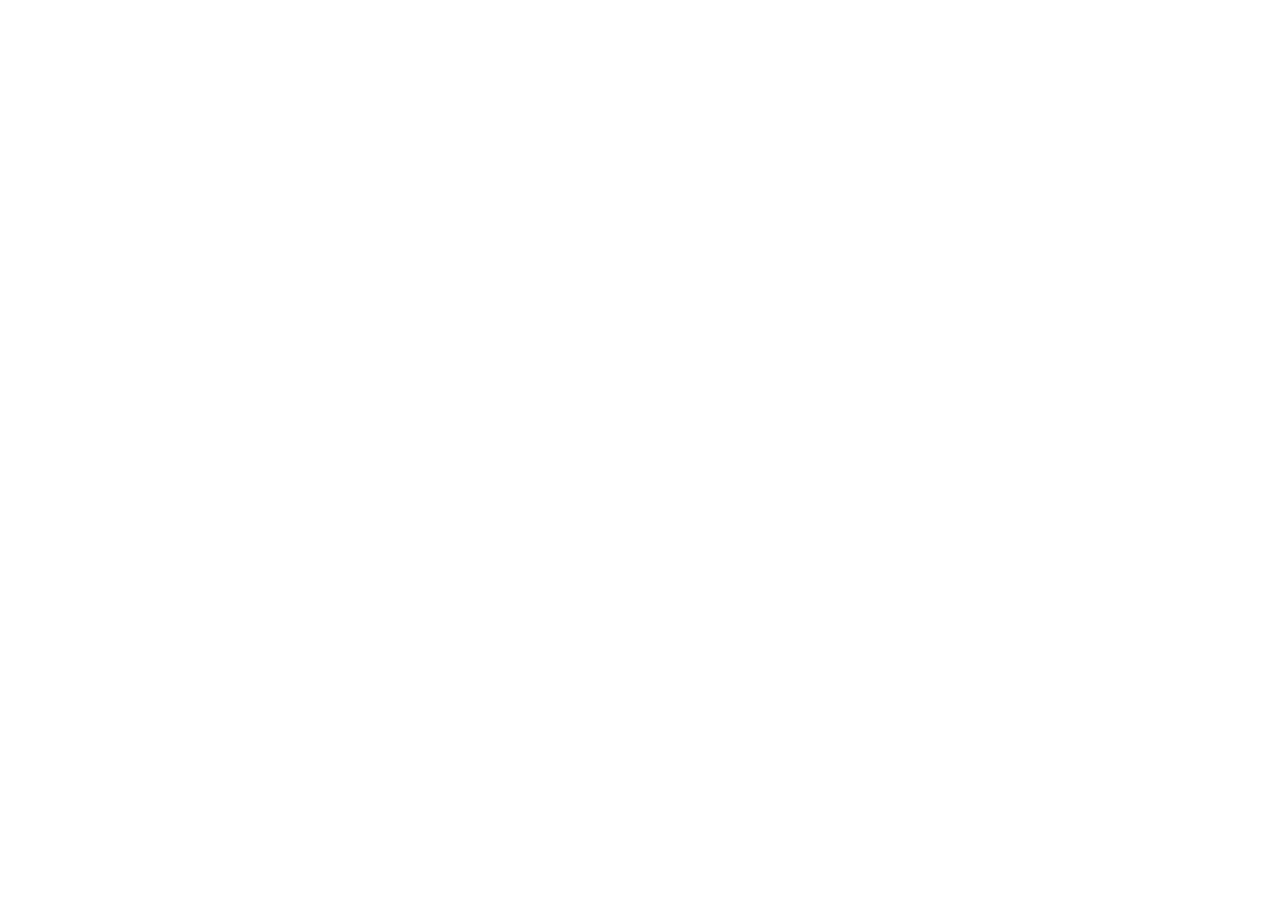
==== index.html @ b411025c "feat: initialize Fokus CPNS project structure Setup core project infrastructure including Vite, Reac" ====
<!doctype html>
<html lang="id">
  <head>
    <meta charset="UTF-8" />
    <meta name="viewport" content="width=device-width, initial-scale=1.0" />
    <title>Fokus CPNS — Belajar SKD CPNS 2026 Sesuai Kisi-Kisi KemenPAN-RB</title>
    <meta
      name="description"
      content="Platform belajar SKD CPNS 2026 lengkap (TWK, TIU, TKP) sesuai kisi-kisi KemenPAN-RB terbaru dengan materi detail, latihan soal interaktif, pembahasan mendalam, dan statistik progress real-time."
    />
    <meta property="og:title" content="Fokus CPNS — Belajar SKD CPNS 2026" />
    <meta
      property="og:description"
      content="Kuasai materi TWK, TIU, dan TKP CPNS 2026 dengan latihan soal interaktif, pembahasan mendalam, dan pelacakan progress belajar real-time."
    />
    <meta property="og:type" content="website" />
    <meta name="twitter:card" content="summary_large_image" />
    <link rel="preconnect" href="https://fonts.googleapis.com" />
    <link rel="preconnect" href="https://fonts.gstatic.com" crossorigin />
    <link
      href="https://fonts.googleapis.com/css2?family=Fredoka:wght@500;600;700&family=JetBrains+Mono:wght@500;600;700&family=Plus+Jakarta+Sans:wght@400;500;600;700;800&display=swap"
      rel="stylesheet"
    />
  </head>
  <body>
    <div id="root"></div>
    <script type="module" src="/src/main.tsx"></script>
  </body>
</html>
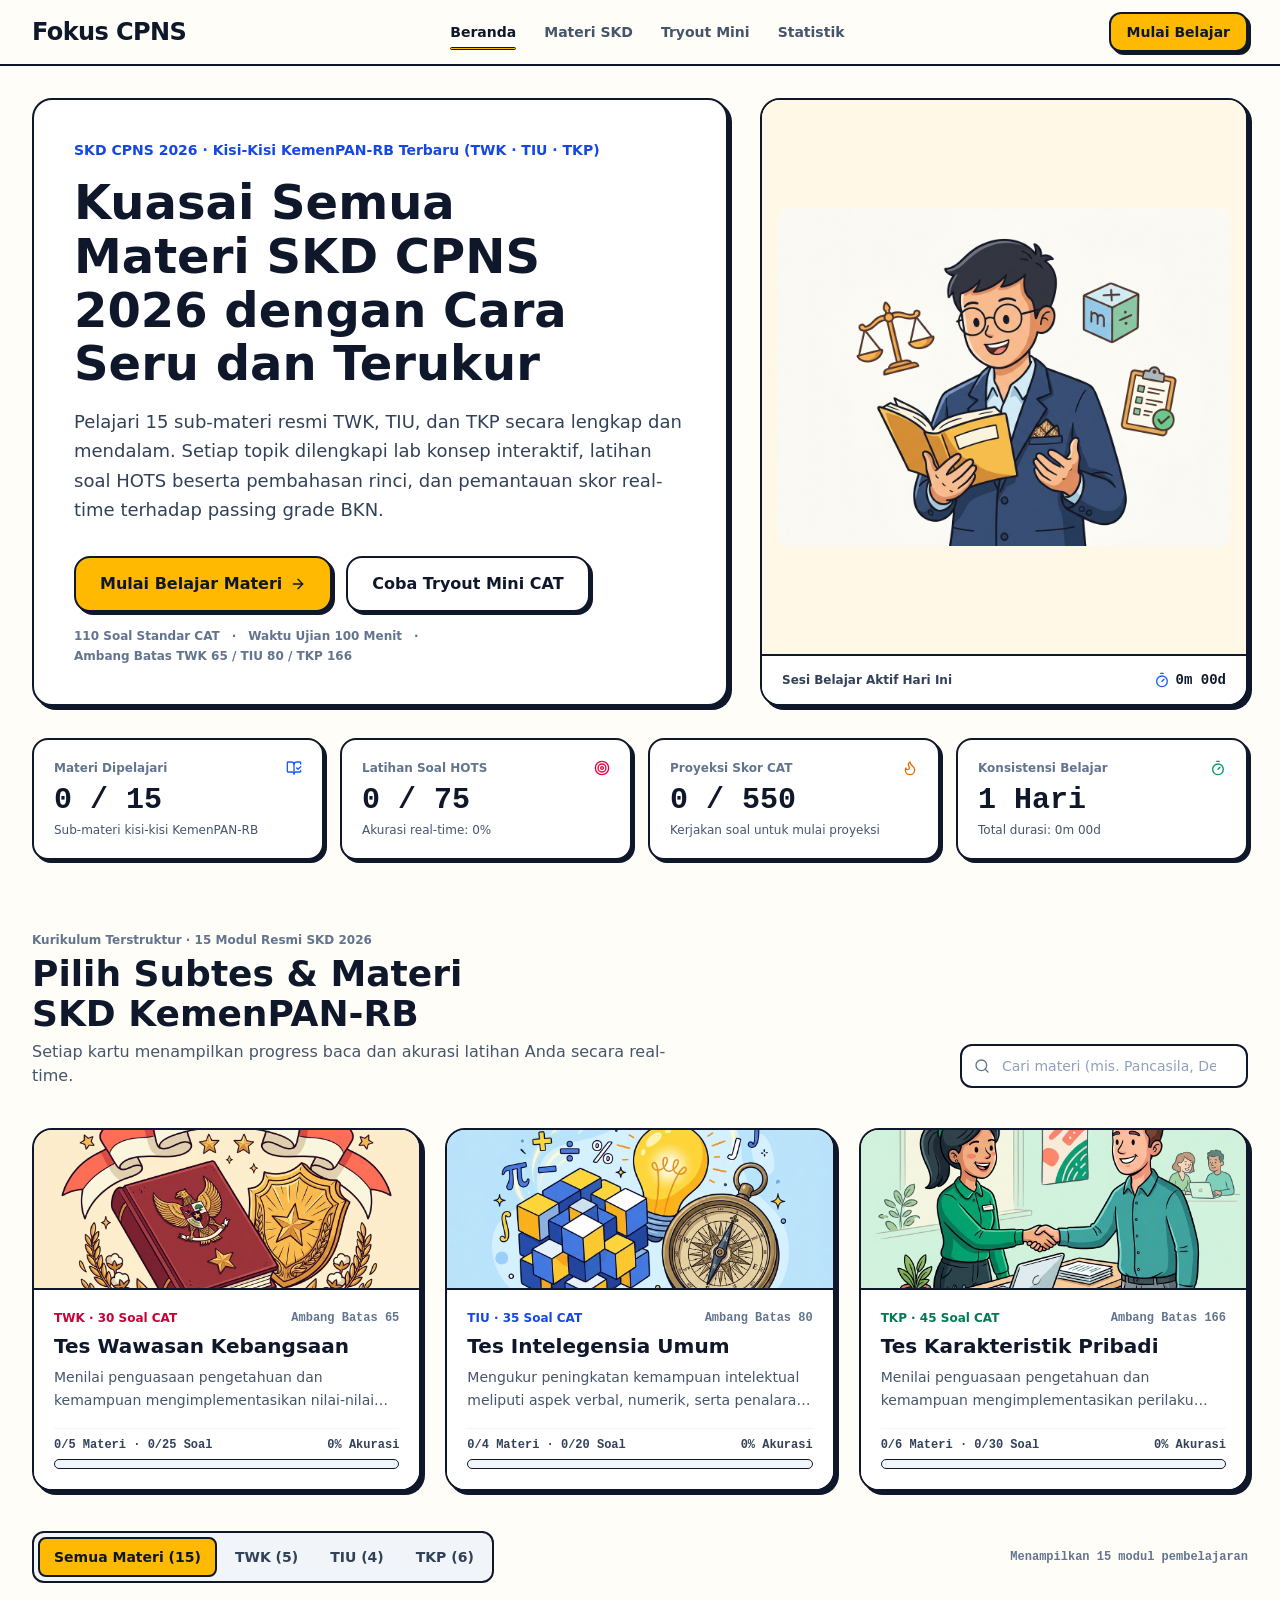
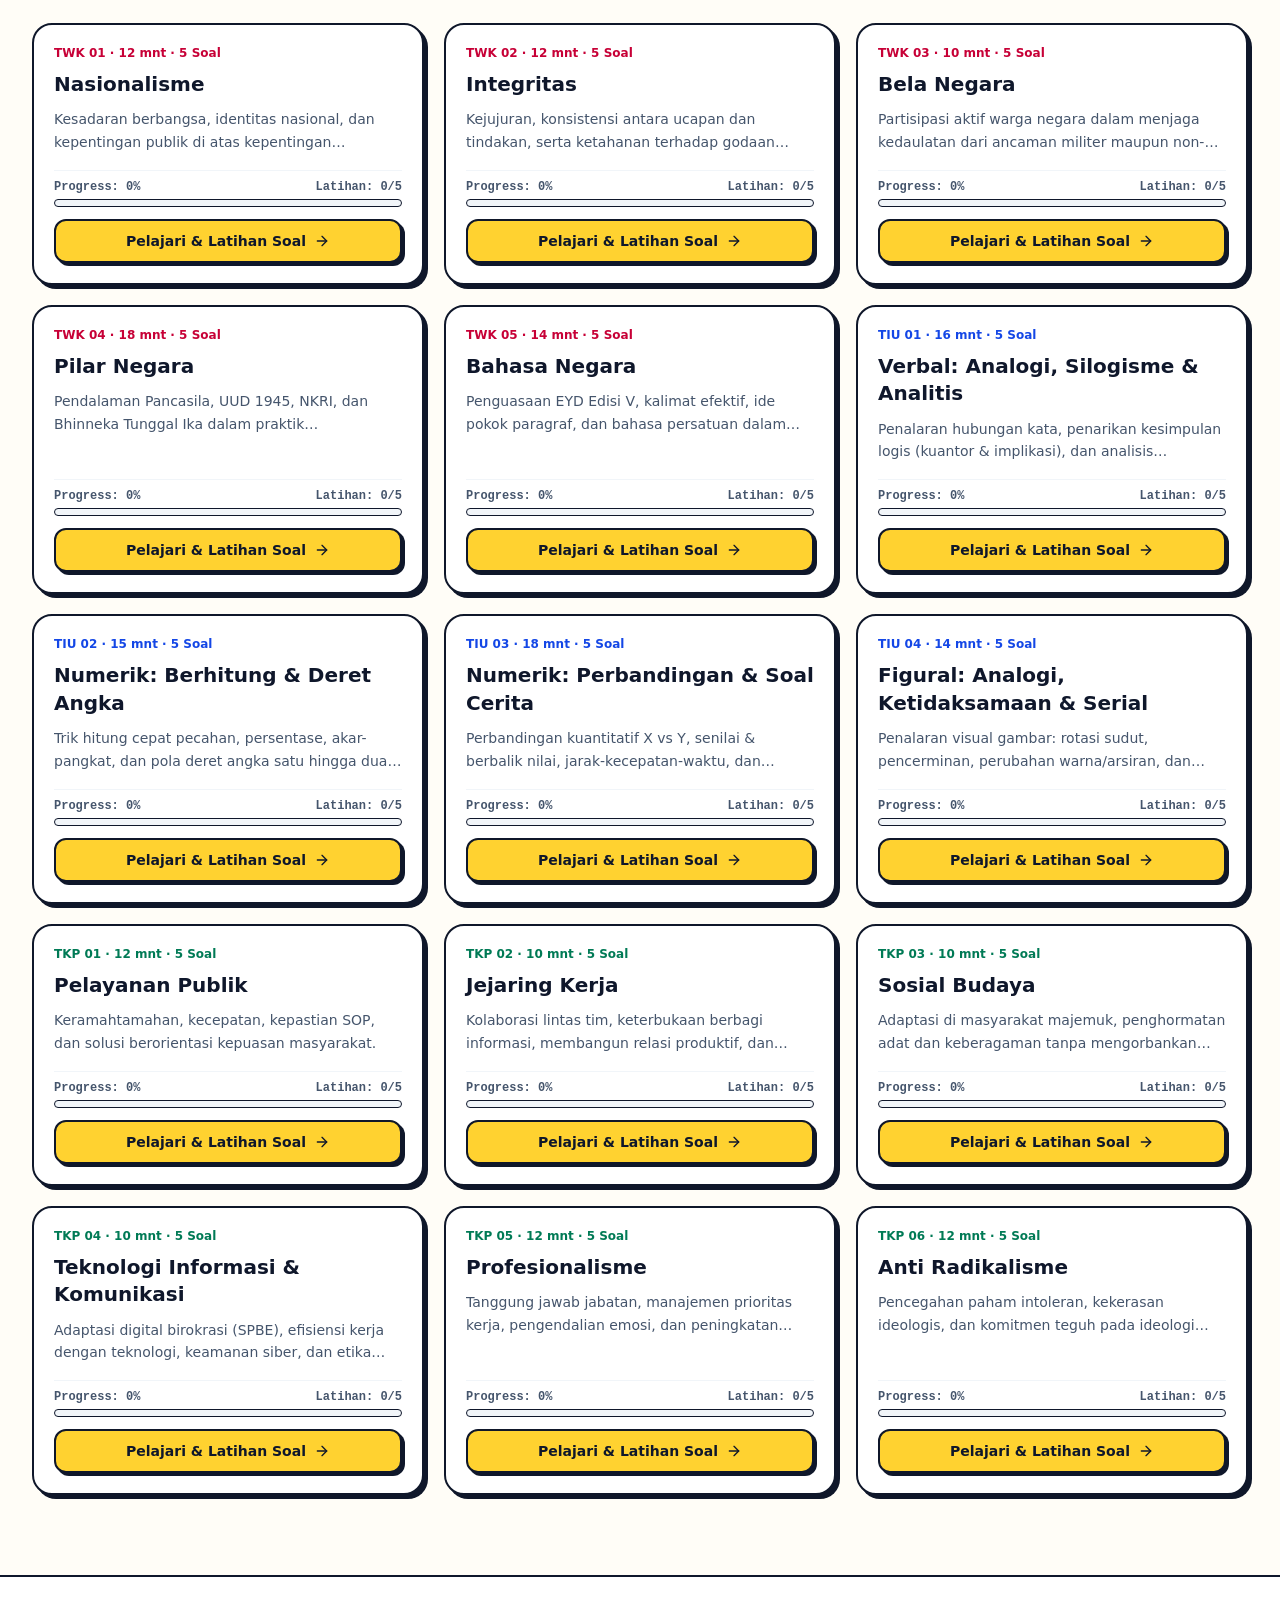
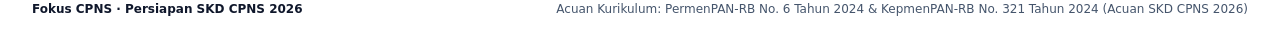
==== commit 8f6649d5: "chore: improve GitHub Pages deployment and assets Add legacy peer dependency flag for npm, update pa" ====
--- a/index.html
+++ b/index.html
@@ -25,5 +25,18 @@
   <body>
     <div id="root"></div>
     <script type="module" src="/src/main.tsx"></script>
+    <script>
+      window.addEventListener('DOMContentLoaded', function () {
+        var root = document.getElementById('root');
+        var isRawSource = !!document.querySelector('script[src="/src/main.tsx"]');
+        if (isRawSource && root && root.childElementCount === 0) {
+          setTimeout(function () {
+            if (root.childElementCount === 0 && window.location.pathname.indexOf('/docs') === -1) {
+              window.location.replace('./docs/');
+            }
+          }, 800);
+        }
+      });
+    </script>
   </body>
 </html>
